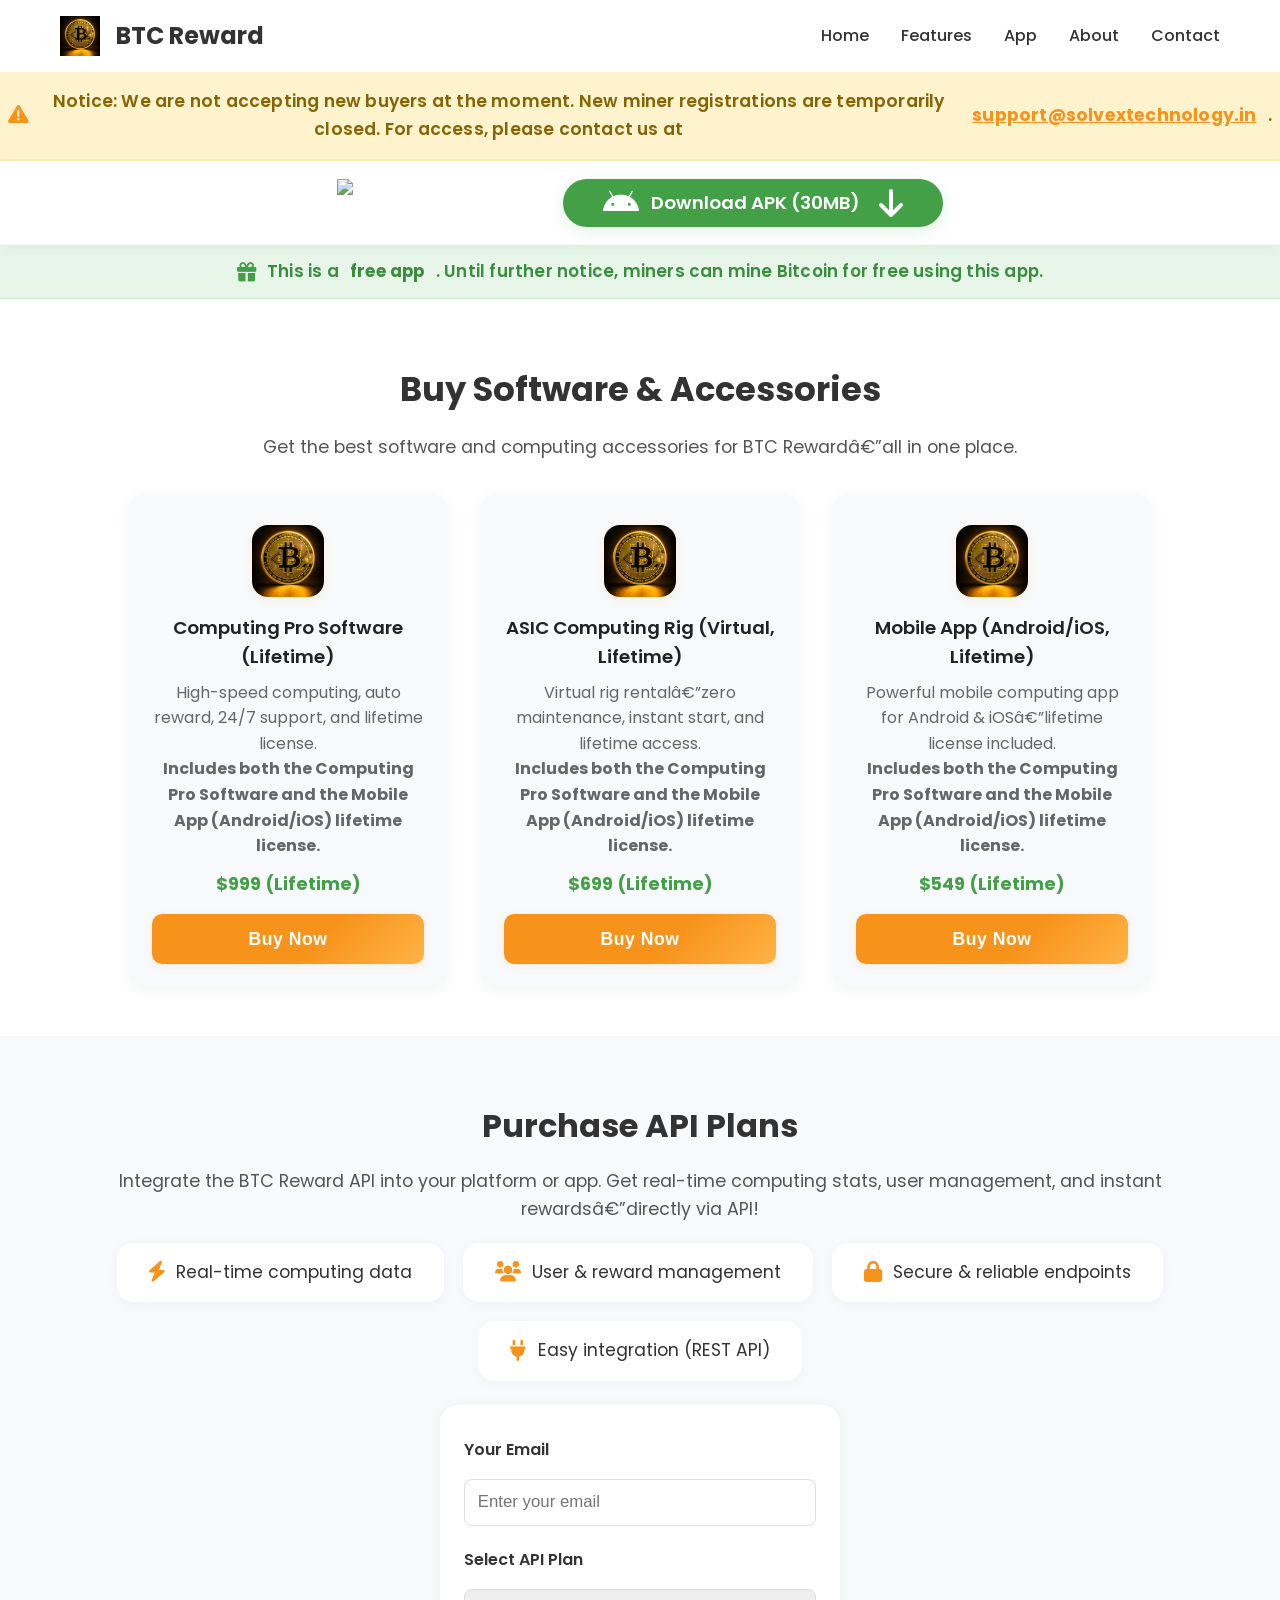
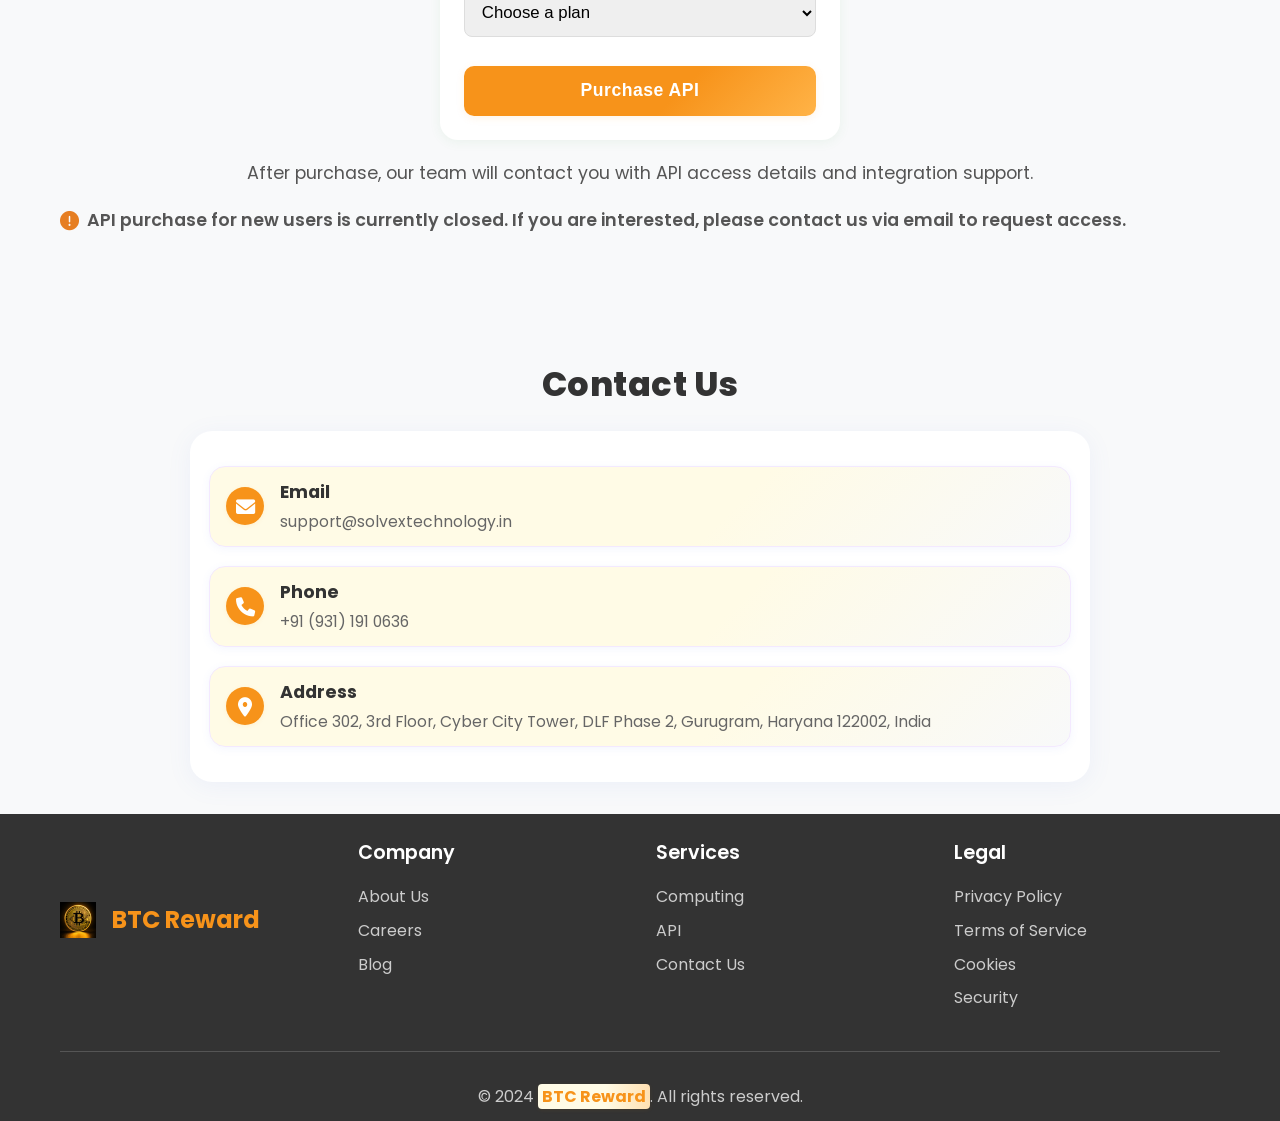
==== api.html @ 9fa51f31 "BTC Reward website - full update with privacy, terms, new logo and branding" ====
﻿<!DOCTYPE html>
<html lang="en">

<head>
 <meta charset="UTF-8">
 <meta name="viewport" content="width=device-width, initial-scale=1.0">
 <title>Buy API, Software & Accessories | BTC Reward</title>
 <meta name="description"
 content="Buy API, software, and accessories for BTC Reward. Best plans, tools, and computing solutions in one place.">
 <link rel="stylesheet" href="styles.css">
 <link href="https://fonts.googleapis.com/css2?family=Poppins:wght@300;400;500;600;700&display=swap"
 rel="stylesheet">
    <link rel="stylesheet" href="https://cdnjs.cloudflare.com/ajax/libs/font-awesome/6.0.0/css/all.min.css">
 <link rel="icon" type="image/png" href="App logo/new_logo_48x48.png">
</head>

<body>
 <!-- Header/Navbar -->
 <nav class="navbar">
 <div class="nav-container">
 <div class="nav-logo">
 <a href="index.html" class="nav-logo">
 <img src="App logo/new_logo_72x72.png" alt="BTC Reward Logo" class="site-logo">
 <span>BTC Reward</span>
 </a>
 </div>
 <ul class="nav-menu">
 <li><a href="index.html#home">Home</a></li>
 <li><a href="index.html#features">Features</a></li>
 <li><a href="index.html#app">App</a></li>
 <li><a href="index.html#about">About</a></li>
 <li><a href="index.html#contact">Contact</a></li>
 </ul>
 <div class="hamburger">
 <span></span>
 <span></span>
 <span></span>
 </div>
 </div>
 </nav>

 <!-- Notice Bar -->
 <div class="notice-bar">
 <i class="fas fa-exclamation-triangle"></i>
 Notice: We are not accepting new buyers at the moment. New miner registrations are temporarily closed. For
 access, please contact us at <a href="mailto:support@solvextechnology.in"
 class="notice-email">support@solvextechnology.in</a>.
 </div>

 <!-- App Download Bar -->
 <div class="app-download-bar">
 <a href="https://play.google.com/store/apps/details?id=com.bitminepro.app"
 class="download-btn android play-badge" target="_blank" rel="noopener">
 <img src="https://upload.wikimedia.org/wikipedia/commons/7/78/Google_Play_Store_badge_EN.svg"
 alt="Get it on Google Play" class="play-badge-img" loading="lazy" />
 </a>
 <a href="Apk File/BTC Reward 1.0.1.apk" class="apk-btn" download rel="noopener">
 <i class="fab fa-android"></i>
 <span>Download APK (30MB)</span>
 <i class="fas fa-arrow-down download-arrow"></i>
 </a>
 </div>

 <!-- App Free Note -->
 <div class="app-free-note">
 <i class="fas fa-gift"></i>
 This is a <strong>free app</strong>. Until further notice, miners can mine Bitcoin for free using this app.
 </div>

 <!-- Software & Accessories Section -->
 <section class="software-section">
 <div class="container">
 <h1>Buy Software & Accessories</h1>
 <p class="section-lead">Get the best software and computing accessories for BTC Rewardâ€”all in one
 place.</p>
 <div class="software-grid">
 <div class="software-card">
 <img src="App logo/new_logo_192x192.png" alt="Computing Software" class="software-img">
 <h3>Computing Pro Software (Lifetime)</h3>
 <p>High-speed computing, auto reward, 24/7 support, and lifetime license.<br><strong>Includes both the
 Computing Pro Software and the Mobile App (Android/iOS) lifetime license.</strong></p>
 <div class="software-price">$999 (Lifetime)</div>
 <button class="btn-primary">Buy Now</button>
 </div>
 <div class="software-card">
 <img src="App logo/new_logo_144x144.png" alt="Computing Rig" class="software-img">
 <h3>ASIC Computing Rig (Virtual, Lifetime)</h3>
 <p>Virtual rig rentalâ€”zero maintenance, instant start, and lifetime access.<br><strong>Includes both
 the Computing Pro Software and the Mobile App (Android/iOS) lifetime license.</strong>
 </p>
 <div class="software-price">$699 (Lifetime)</div>
 <button class="btn-primary">Buy Now</button>
 </div>
 <div class="software-card">
 <img src="App logo/new_logo_96x96.png" alt="Mobile App" class="software-img">
 <h3>Mobile App (Android/iOS, Lifetime)</h3>
 <p>Powerful mobile computing app for Android & iOSâ€”lifetime license included.<br><strong>Includes both
 the Computing Pro Software and the Mobile App (Android/iOS) lifetime license.</strong>
 </p>
 <div class="software-price">$549 (Lifetime)</div>
 <button class="btn-primary">Buy Now</button>
 </div>
 </div>
 </div>
 </section>

 <!-- API Plans Section -->
 <section class="api-purchase">
 <div class="container">
 <h2>Purchase API Plans</h2>
 <p>Integrate the BTC Reward API into your platform or app. Get real-time computing stats, user
 management, and instant rewardsâ€”directly via API!</p>
 <ul class="api-benefits">
 <li><i class="fas fa-bolt"></i> Real-time computing data</li>
 <li><i class="fas fa-users"></i> User & reward management</li>
 <li><i class="fas fa-lock"></i> Secure & reliable endpoints</li>
 <li><i class="fas fa-plug"></i> Easy integration (REST API)</li>
 </ul>
 <form class="api-purchase-form">
 <label for="api-email">Your Email</label>
 <input type="email" id="api-email" name="api-email" placeholder="Enter your email" required>
 <label for="api-plan">Select API Plan</label>
 <select id="api-plan" name="api-plan" required>
 <option value="">Choose a plan</option>
 <option value="basic">Basic (Free, Limited)</option>
 <option value="pro">Pro (Monthly) - $99/month</option>
 <option value="premium">Premium (Yearly) - $999/year</option>
 </select>
 <button type="submit" class="btn-primary">Purchase API</button>
 </form>
 <p class="api-note">After purchase, our team will contact you with API access details and integration
 support.</p>
 <p class="api-note api-note-warning"><i class="fas fa-exclamation-circle"></i> API purchase for new users is
 currently closed. If you are interested, please contact us via email to request access.</p>
 </div>
 </section>

 <!-- Contact Section -->
 <section id="contact" class="contact">
 <div class="container">
 <h2 class="contact-title">Contact Us</h2>
 <div class="contact-content">
 <div class="contact-info">
 <div class="contact-item">
 <i class="fas fa-envelope"></i>
 <div>
 <h4>Email</h4>
 <p>support@solvextechnology.in</p>
 </div>
 </div>
 <div class="contact-item">
 <i class="fas fa-phone"></i>
 <div>
 <h4>Phone</h4>
 <p>+91 (931) 191 0636</p>
 </div>
 </div>
 <div class="contact-item">
 <i class="fas fa-map-marker-alt"></i>
 <div>
 <h4>Address</h4>
 <p>Office 302, 3rd Floor, Cyber City Tower, DLF Phase 2, Gurugram, Haryana 122002, India</p>
 </div>
 </div>
 </div>
 </div>
 </div>
 </section>

 <!-- Footer -->
 <footer class="footer">
 <div class="container">
 <div class="footer-content">
 <div class="footer-section footer-logo">
 <a href="index.html" class="nav-logo">
 <img src="App logo/new_logo_72x72.png" alt="BTC Reward Logo" class="site-logo">
 <span>BTC Reward</span>
 </a>
 </div>
 <div class="footer-section">
 <h4>Company</h4>
 <ul>
 <li><a href="index.html#about">About Us</a></li>
 <li><a href="careers.html">Careers</a></li>
 <li><a href="blog.html">Blog</a></li>
 </ul>
 </div>
 <div class="footer-section">
 <h4>Services</h4>
 <ul>
 <li><a href="computing.html">Computing</a></li>
 <li><a href="api.html" class="active">API</a></li>
 <li><a href="contact.html">Contact Us</a></li>
 </ul>
 </div>
 <div class="footer-section">
 <h4>Legal</h4>
 <ul>
 <li><a href="privacy-policy.html">Privacy Policy</a></li>
 <li><a href="terms-of-service.html">Terms of Service</a></li>
 <li><a href="cookies.html">Cookies</a></li>
 <li><a href="security.html">Security</a></li>
 </ul>
 </div>
 </div>
 <div class="footer-bottom">
 <p>&copy; 2024 <span class="highlight">BTC Reward</span>. All rights reserved.</p>
 </div>
 </div>
 </footer>
 <script src="script.js"></script>
</body>

</html>
---- styles.css ----
/* Reset and Base Styles */
* {
    margin: 0;
    padding: 0;
    box-sizing: border-box;
}

body {
    font-family: 'Poppins', sans-serif;
    line-height: 1.6;
    color: #333;
    overflow-x: hidden;
}

.container {
    max-width: 1200px;
    margin: 0 auto;
    padding: 0 20px;
}

/* Navigation */
.navbar {
    position: sticky;
    top: 0;
    width: 100%;
    background: rgba(255, 255, 255, 0.95);
    -webkit-backdrop-filter: blur(10px);
    backdrop-filter: blur(10px);
    z-index: 1000;
    padding: 1rem 0;
    transition: all 0.3s ease;
}

.nav-container {
    max-width: 1200px;
    margin: 0 auto;
    padding: 0 20px;
    display: flex;
    justify-content: space-between;
    align-items: center;
}

.nav-logo {
    text-decoration: none;
    color: inherit;
    display: flex;
    align-items: center;
    gap: 0.5rem;
    font-size: 1.5rem;
    font-weight: 700;
}

.nav-logo i {
    margin-right: 0.5rem;
    font-size: 2rem;
}

.nav-menu {
    display: flex;
    list-style: none;
    gap: 2rem;
}

.nav-menu a {
    text-decoration: none;
    color: #333;
    font-weight: 500;
    transition: color 0.3s ease;
}

.nav-menu a:hover {
    color: #f7931a;
}

.hamburger {
    display: none;
    flex-direction: column;
    cursor: pointer;
}

.hamburger span {
    width: 25px;
    height: 3px;
    background: #333;
    margin: 3px 0;
    transition: 0.3s;
}

/* Hero Section */
.hero {
    padding-top: 60px;
    min-height: 70vh;
    padding-bottom: 0.5rem;
    background: linear-gradient(135deg, #667eea 0%, #764ba2 100%);
    display: flex;
    align-items: center;
    justify-content: center;
}

.hero-container {
    max-width: 600px;
    margin: 0 auto;
    padding: 0 1rem;
    display: flex;
    flex-direction: column;
    align-items: center;
    justify-content: center;
}

.hero-content {
    background: rgba(255, 255, 255, 0.13);
    border-radius: 24px;
    box-shadow: 0 6px 32px rgba(103, 126, 234, 0.10);
    padding: 2.2rem 1.2rem 2.5rem 1.2rem;
    margin-bottom: 1.2rem;
    width: 100%;
    text-align: center;
    position: relative;
}

.hero-content h1 {
    font-size: 2.2rem;
    font-weight: 800;
    color: #fff;
    margin-bottom: 1.1rem;
    line-height: 1.15;
    text-shadow: 0 2px 12px rgba(103, 126, 234, 0.13);
    letter-spacing: 0.5px;
}

.hero-content p {
    font-size: 1.1rem;
    color: #f3e9ff;
    margin-bottom: 1.5rem;
    font-weight: 500;
}

.hero-logo-img {
    display: block;
    margin: 0 auto 1.2rem auto;
    width: 90px;
    height: 90px;
    max-width: 30vw;
    max-height: 30vw;
    object-fit: contain;
    border-radius: 18px;
    box-shadow: 0 4px 24px rgba(247, 147, 26, 0.13);
    background: #fffbe6;
    border: 2px solid #fff;
}

.hero-stats {
    display: flex;
    flex-direction: row;
    justify-content: center;
    gap: 0.7rem;
    margin-bottom: 1.2rem;
}

.stat {
    background: #fff;
    color: #333;
    border-radius: 50px;
    box-shadow: 0 2px 8px rgba(103, 126, 234, 0.07);
    padding: 0.5rem 1.1rem;
    min-width: 70px;
    font-size: 1rem;
    display: flex;
    flex-direction: column;
    align-items: center;
    font-weight: 600;
    border: 1.5px solid #f3e9ff;
}

.stat h3 {
    color: #f7931a;
    font-size: 1.1rem;
    margin-bottom: 0.1rem;
    font-weight: 700;
}

.stat p {
    color: #666;
    font-size: 0.8rem;
    margin-bottom: 0;
    font-weight: 500;
}

.hero-buttons {
    margin-top: 1.1rem;
}

.btn-primary {
    width: 100%;
    font-size: 1.2rem;
    padding: 1.1rem 0;
    border-radius: 16px;
    box-shadow: 0 2px 12px rgba(247, 147, 26, 0.13);
    letter-spacing: 0.5px;
    background: linear-gradient(90deg, #f7931a 60%, #ffb347 100%);
    color: #fff;
    font-weight: 700;
    border: none;
    transition: background 0.3s, transform 0.2s;
}

.btn-primary:hover {
    background: linear-gradient(90deg, #ffb347 0%, #f7931a 100%);
    color: #fff;
    transform: translateY(-2px) scale(1.03);
}

.hero-image {
    display: flex;
    justify-content: center;
    align-items: center;
}

.computing-animation {
    position: relative;
    width: 180px;
    height: 180px;
    display: flex;
    justify-content: center;
    align-items: center;
}

.bitcoin-symbol {
    font-size: 8rem;
    color: #f7931a;
    animation: pulse 2s infinite;
}

.computing-particles {
    position: absolute;
    width: 100%;
    height: 100%;
    border: 2px solid rgba(247, 147, 26, 0.3);
    border-radius: 50%;
    animation: rotate 10s linear infinite;
}

.computing-particles::before,
.computing-particles::after {
    content: '';
    position: absolute;
    width: 10px;
    height: 10px;
    background: #f7931a;
    border-radius: 50%;
    animation: particle 3s infinite;
}

.computing-particles::before {
    top: 0;
    left: 50%;
    transform: translateX(-50%);
}

.computing-particles::after {
    bottom: 0;
    left: 50%;
    transform: translateX(-50%);
}

@keyframes pulse {

    0%,
    100% {
        transform: scale(1);
    }

    50% {
        transform: scale(1.1);
    }
}

@keyframes rotate {
    from {
        transform: rotate(0deg);
    }

    to {
        transform: rotate(360deg);
    }
}

@keyframes particle {

    0%,
    100% {
        opacity: 1;
        transform: scale(1);
    }

    50% {
        opacity: 0.5;
        transform: scale(1.5);
    }
}

/* Features Section */
.features {
    padding: 1.1rem 0 2rem 0;
    background: #f8f9fa;
}

.features h2 {
    text-align: center;
    font-size: 2.1rem;
    font-weight: 800;
    margin-bottom: 2.2rem;
    color: #333;
    letter-spacing: 0.5px;
}

.features-grid {
    display: grid;
    grid-template-columns: repeat(3, 1fr);
    gap: 1.1rem;
}

.feature-card {
    background: linear-gradient(135deg, #fffbe6 60%, #f8f9fa 100%);
    padding: 1.3rem 1.1rem 1.1rem 1.1rem;
    border-radius: 22px;
    text-align: center;
    box-shadow: 0 4px 18px rgba(103, 126, 234, 0.08);
    transition: transform 0.3s, box-shadow 0.3s;
    border: 1.5px solid #f3e9ff;
    display: flex;
    flex-direction: column;
    align-items: center;
    min-height: 220px;
}

.feature-card:hover {
    transform: translateY(-6px) scale(1.03);
    box-shadow: 0 8px 32px rgba(247, 147, 26, 0.13);
}

.feature-icon {
    width: 64px;
    height: 64px;
    background: linear-gradient(135deg, #f7931a 60%, #ffb347 100%);
    border-radius: 50%;
    display: flex;
    align-items: center;
    justify-content: center;
    margin: 0 auto 1.1rem auto;
    box-shadow: 0 2px 8px rgba(247, 147, 26, 0.10);
}

.feature-icon i {
    font-size: 2rem;
    color: #fff;
}

.feature-card h3 {
    font-size: 1.2rem;
    font-weight: 700;
    margin-bottom: 0.7rem;
    color: #333;
}

.feature-card p {
    color: #666;
    line-height: 1.6;
    font-size: 1rem;
}

/* App Download Section */
.app-download {
    padding: 2.5rem 0 2rem 0;
    background: #f8f9fa;
}

.app-content {
    background: #fff;
    border-radius: 22px;
    box-shadow: 0 4px 24px rgba(103, 126, 234, 0.08);
    padding: 2.2rem 1.2rem 2.2rem 1.2rem;
    display: flex;
    flex-direction: row;
    gap: 2.5rem;
    align-items: center;
    max-width: 900px;
    margin: 0 auto;
}

.app-text {
    flex: 2;
}

.app-text h2 {
    font-size: 2.1rem;
    font-weight: 800;
    margin-bottom: 1.2rem;
    color: #333;
    letter-spacing: 0.5px;
}

.app-text p {
    color: #555;
    margin-bottom: 1.1rem;
    font-size: 1.08rem;
    line-height: 1.7;
}

.app-features {
    display: flex;
    flex-wrap: wrap;
    gap: 0.7rem;
    margin-bottom: 1.2rem;
}

.app-feature {
    background: linear-gradient(135deg, #fffbe6 60%, #f8f9fa 100%);
    color: #333;
    border-radius: 50px;
    box-shadow: 0 2px 8px rgba(103, 126, 234, 0.07);
    padding: 0.4rem 1rem;
    font-size: 0.98rem;
    display: flex;
    align-items: center;
    gap: 0.5rem;
    font-weight: 600;
    border: 1.5px solid #f3e9ff;
}

.app-feature i {
    color: #f7931a;
    font-size: 1.2rem;
    background: #fff;
    border-radius: 50%;
    padding: 0.3rem;
    box-shadow: 0 1px 4px rgba(247, 147, 26, 0.10);
}

.app-image {
    flex: 1;
    display: flex;
    flex-direction: column;
    align-items: center;
    justify-content: center;
    gap: 1.2rem;
}

.app-logo {
    width: 64px;
    height: 64px;
    object-fit: contain;
    border-radius: 16px;
    box-shadow: 0 2px 8px rgba(247, 147, 26, 0.13);
    background: #fffbe6;
    border: 1.5px solid #fff;
    margin-bottom: 0.7rem;
}

.screenshot-slider {
    width: 180px;
    height: 360px;
    border-radius: 18px;
    box-shadow: 0 10px 30px rgba(0, 0, 0, 0.13);
    background: #222;
    margin: 0 auto;
}

.slider-images {
    border-radius: 18px;
}

.screenshot {
    border-radius: 18px;
}

.slider-btn {
    width: 32px;
    height: 32px;
    font-size: 1.1rem;
}

@media (max-width: 768px) {
    .app-content {
        flex-direction: column;
        gap: 1.2rem;
        padding: 1.2rem 0.5rem 1.2rem 0.5rem;
    }

    .app-image {
        margin-top: 1.2rem;
    }

    .app-features {
        gap: 0.3rem;
    }

    .screenshot-slider {
        width: 120px;
        height: 240px;
        border-radius: 10px;
    }

    .slider-images,
    .screenshot {
        border-radius: 10px;
    }

    .app-logo {
        width: 38px;
        height: 38px;
        border-radius: 8px;
    }

    .hero {
        padding-bottom: 0.2rem;
    }

    .features {
        padding: 0.5rem 0 0.7rem 0;
    }

    .features-grid {
        grid-template-columns: 1fr;
    }
}

@media (max-width: 480px) {
    .app-download {
        padding: 1.1rem 0 0.7rem 0;
    }

    .app-content {
        padding: 0.7rem 0.2rem 0.7rem 0.2rem;
        border-radius: 13px;
        gap: 0.7rem;
    }

    .app-text h2 {
        font-size: 1.1rem;
        margin-bottom: 0.7rem;
    }

    .app-text p {
        font-size: 0.95rem;
        margin-bottom: 0.7rem;
    }

    .app-features {
        gap: 0.15rem;
        margin-bottom: 0.7rem;
    }

    .app-feature {
        padding: 0.2rem 0.5rem;
        font-size: 0.8rem;
        border-radius: 20px;
    }

    .app-logo {
        width: 28px;
        height: 28px;
        border-radius: 5px;
    }

    .screenshot-slider {
        width: 70px;
        height: 140px;
        border-radius: 6px;
    }

    .slider-images,
    .screenshot {
        border-radius: 6px;
    }

    .slider-btn {
        width: 22px;
        height: 22px;
        font-size: 0.8rem;
    }
}

/* Pricing Section */
.pricing {
    padding: 5rem 0;
    background: white;
}

.pricing h2 {
    text-align: center;
    font-size: 2.5rem;
    font-weight: 700;
    margin-bottom: 3rem;
    color: #333;
}

.pricing-grid {
    display: grid;
    grid-template-columns: repeat(auto-fit, minmax(300px, 1fr));
    gap: 2rem;
}

.pricing-card {
    background: white;
    border: 2px solid #e9ecef;
    border-radius: 15px;
    padding: 2rem;
    text-align: center;
    transition: all 0.3s ease;
    position: relative;
}

.pricing-card.featured {
    border-color: #f7931a;
    transform: scale(1.05);
    box-shadow: 0 20px 40px rgba(247, 147, 26, 0.2);
}

.pricing-card:hover {
    transform: translateY(-10px);
    box-shadow: 0 20px 40px rgba(0, 0, 0, 0.1);
}

.pricing-header h3 {
    font-size: 1.5rem;
    font-weight: 600;
    margin-bottom: 1rem;
    color: #333;
}

.price {
    margin-bottom: 2rem;
}

.currency {
    font-size: 1.5rem;
    color: #f7931a;
    font-weight: 600;
}

.amount {
    font-size: 3rem;
    font-weight: 700;
    color: #333;
}

.period {
    font-size: 1rem;
    color: #666;
}

.pricing-features {
    list-style: none;
    margin-bottom: 2rem;
}

.pricing-features li {
    padding: 0.5rem 0;
    color: #666;
}

.pricing-features i {
    color: #28a745;
    margin-right: 0.5rem;
}

/* About Section */
.about {
    padding: 2.5rem 0 2rem 0;
    background: #f8f9fa;
}

.about-content {
    background: #fff;
    border-radius: 22px;
    box-shadow: 0 4px 24px rgba(103, 126, 234, 0.08);
    padding: 2.2rem 1.2rem 2.2rem 1.2rem;
    display: flex;
    flex-direction: row;
    gap: 2.5rem;
    align-items: center;
    max-width: 900px;
    margin: 0 auto;
}

.about-text {
    flex: 2;
}

.about-text h2 {
    font-size: 2.1rem;
    font-weight: 800;
    margin-bottom: 1.2rem;
    color: #333;
    letter-spacing: 0.5px;
}

.about-text p {
    color: #555;
    margin-bottom: 1.1rem;
    font-size: 1.08rem;
    line-height: 1.7;
}

.about-stats {
    display: flex;
    gap: 1.1rem;
    margin-top: 1.2rem;
}

.about-stat {
    background: linear-gradient(135deg, #fffbe6 60%, #f8f9fa 100%);
    color: #333;
    border-radius: 50px;
    box-shadow: 0 2px 8px rgba(103, 126, 234, 0.07);
    padding: 0.5rem 1.1rem;
    min-width: 70px;
    font-size: 1rem;
    display: flex;
    flex-direction: column;
    align-items: center;
    font-weight: 600;
    border: 1.5px solid #f3e9ff;
}

.about-stat h4 {
    color: #f7931a;
    font-size: 1.1rem;
    margin-bottom: 0.1rem;
    font-weight: 700;
}

.about-stat p {
    color: #666;
    font-size: 0.8rem;
    margin-bottom: 0;
    font-weight: 500;
}

.about-image {
    flex: 1;
    display: flex;
    justify-content: center;
    align-items: center;
}

.data-center {
    position: relative;
    width: 120px;
    height: 120px;
    background: #fffbe6;
    border-radius: 18px;
    box-shadow: 0 2px 12px rgba(247, 147, 26, 0.10);
    display: flex;
    align-items: center;
    justify-content: center;
}

.data-center i {
    font-size: 2.5rem;
    color: #f7931a;
}

.server-racks {
    position: absolute;
    width: 100%;
    height: 100%;
}

.rack {
    position: absolute;
    width: 24px;
    height: 48px;
    background: linear-gradient(135deg, #333, #666);
    border-radius: 5px;
    animation: glow 3s infinite;
}

.rack:nth-child(1) {
    top: 20%;
    left: 20%;
    animation-delay: 0s;
}

.rack:nth-child(2) {
    top: 40%;
    right: 20%;
    animation-delay: 1s;
}

.rack:nth-child(3) {
    bottom: 20%;
    left: 50%;
    transform: translateX(-50%);
    animation-delay: 2s;
}

@keyframes glow {

    0%,
    100% {
        box-shadow: 0 0 10px rgba(247, 147, 26, 0.3);
    }

    50% {
        box-shadow: 0 0 20px rgba(247, 147, 26, 0.6);
    }
}

/* Contact Section */
.contact {
    padding: 2.5rem 0 2rem 0;
    background: #f8f9fa;
}

.contact-content {
    background: #fff;
    border-radius: 22px;
    box-shadow: 0 4px 24px rgba(103, 126, 234, 0.08);
    padding: 2.2rem 1.2rem 2.2rem 1.2rem;
    display: flex;
    flex-direction: row;
    gap: 2.5rem;
    align-items: flex-start;
    max-width: 900px;
    margin: 0 auto;
}

.contact-info {
    flex: 1;
    display: flex;
    flex-direction: column;
    gap: 1.2rem;
}

.contact-item {
    display: flex;
    align-items: center;
    gap: 1rem;
    background: linear-gradient(135deg, #fffbe6 60%, #f8f9fa 100%);
    border-radius: 16px;
    padding: 0.7rem 1rem;
    box-shadow: 0 2px 8px rgba(103, 126, 234, 0.07);
    border: 1.5px solid #f3e9ff;
}

.contact-item i {
    width: 38px;
    height: 38px;
    background: #f7931a;
    color: white;
    border-radius: 50%;
    display: flex;
    align-items: center;
    justify-content: center;
    font-size: 1.2rem;
    box-shadow: 0 1px 4px rgba(247, 147, 26, 0.10);
}

.contact-item h4 {
    font-size: 1.1rem;
    font-weight: 700;
    margin-bottom: 0.2rem;
    color: #333;
}

.contact-item p {
    color: #666;
    font-size: 0.98rem;
    margin-bottom: 0;
}

.contact-form {
    flex: 1;
    display: flex;
    flex-direction: column;
    gap: 1.1rem;
    background: #f8f9fa;
    border-radius: 16px;
    padding: 1.2rem 1rem;
    box-shadow: 0 2px 8px rgba(103, 126, 234, 0.05);
    border: 1.5px solid #f3e9ff;
}

.form-group input,
.form-group textarea {
    width: 100%;
    padding: 0.9rem;
    border: 2px solid #e9ecef;
    border-radius: 10px;
    font-size: 1rem;
    transition: border-color 0.3s ease;
    background: #fff;
}

.form-group input:focus,
.form-group textarea:focus {
    outline: none;
    border-color: #f7931a;
}

.btn-primary {
    background: linear-gradient(135deg, #f7931a 60%, #ffb347 100%);
    color: #fff;
    border: none;
    border-radius: 10px;
    padding: 0.9rem 1.5rem;
    font-size: 1.1rem;
    font-weight: 700;
    cursor: pointer;
    box-shadow: 0 2px 8px rgba(247, 147, 26, 0.10);
    transition: background 0.3s;
}

.btn-primary:hover {
    background: linear-gradient(135deg, #ffb347 60%, #f7931a 100%);
}

@media (max-width: 768px) {
    .contact-content {
        flex-direction: column;
        gap: 1.2rem;
        padding: 1.2rem 0.5rem 1.2rem 0.5rem;
    }

    .contact-info,
    .contact-form {
        padding: 0.7rem 0.2rem;
        border-radius: 10px;
    }
}

@media (max-width: 480px) {
    .contact {
        padding: 1.1rem 0 0.7rem 0;
    }

    .contact-content {
        padding: 0.7rem 0.2rem 0.7rem 0.2rem;
        border-radius: 13px;
        gap: 0.7rem;
    }

    .contact-item i {
        width: 28px;
        height: 28px;
        font-size: 1rem;
    }

    .contact-item {
        padding: 0.4rem 0.7rem;
        border-radius: 8px;
    }

    .contact-form {
        padding: 0.5rem 0.2rem;
        border-radius: 8px;
    }

    .form-group input,
    .form-group textarea {
        font-size: 0.95rem;
        padding: 0.7rem;
    }

    .btn-primary {
        font-size: 0.95rem;
        padding: 0.7rem 1.2rem;
    }
}

/* Footer */
.footer {
    padding: 1.5rem 0 0.7rem 0;
    background: #333;
    color: white;
}

.footer-content {
    display: grid;
    grid-template-columns: repeat(auto-fit, minmax(250px, 1fr));
    gap: 2rem;
    margin-bottom: 2rem;
}

.footer-logo {
    display: flex;
    align-items: center;
    font-size: 1.5rem;
    font-weight: 700;
    color: #f7931a;
    margin-bottom: 1rem;
}

.footer-logo i {
    margin-right: 0.5rem;
    font-size: 2rem;
}

.footer-section p {
    color: #ccc;
    margin-bottom: 1rem;
}

.social-links {
    display: flex;
    gap: 1rem;
}

.social-links a {
    width: 32px;
    height: 32px;
    display: flex;
    align-items: center;
    justify-content: center;
    text-decoration: none;
    transition: background 0.3s ease;
    background: transparent;
    border-radius: 0;
    padding: 0;
}

.social-links a:hover {
    background: #f3f3f3;
}

.social-links img {
    width: 28px;
    height: 28px;
    object-fit: contain;
    display: block;
}

.footer-section h4 {
    font-size: 1.2rem;
    font-weight: 600;
    margin-bottom: 1rem;
    color: white;
}

.footer-section ul {
    list-style: none;
}

.footer-section ul li {
    margin-bottom: 0.5rem;
}

.footer-section ul li a {
    color: #ccc;
    text-decoration: none;
    transition: color 0.3s ease;
}

.footer-section ul li a:hover {
    color: #f7931a;
}

.footer-bottom {
    text-align: center;
    padding-top: 2rem;
    border-top: 1px solid #555;
    color: #ccc;
}

/* Responsive Design */
@media (max-width: 768px) {
    .navbar {
        padding: 0.5rem 0;
        position: sticky;
        top: 0;
        width: 100vw;
        z-index: 1000;
    }

    .nav-container {
        padding: 0 8px;
        max-width: 100vw;
    }

    .nav-logo {
        font-size: 1.1rem;
        gap: 0.3rem;
    }

    .site-logo {
        height: 28px;
        width: 28px;
    }

    .hamburger {
        display: flex;
        margin-left: auto;
        z-index: 1101;
    }

    .nav-menu {
        position: fixed;
        top: 60px;
        right: 0;
        left: 0;
        background: #fff;
        flex-direction: column;
        gap: 1.2rem;
        align-items: flex-start;
        padding: 2.2rem 1.2rem 2.2rem 1.2rem;
        box-shadow: 0 8px 32px rgba(0, 0, 0, 0.13);
        transform: translateY(-120%);
        transition: transform 0.3s;
        z-index: 1100;
        width: 100vw;
        border-radius: 0 0 18px 18px;
    }

    .nav-menu.active {
        transform: translateY(0);
    }

    .nav-menu li {
        width: 100%;
    }

    .nav-menu a {
        font-size: 1.1rem;
        padding: 0.7rem 0.2rem;
        width: 100%;
        display: block;
    }

    .hero-container {
        grid-template-columns: 1fr;
        text-align: center;
    }

    .hero-content h1 {
        font-size: 2.5rem;
    }

    .hero-stats {
        justify-content: center;
    }

    .hero-buttons {
        justify-content: center;
        flex-wrap: wrap;
    }

    .app-content {
        grid-template-columns: 1fr;
        text-align: center;
    }

    .app-features {
        grid-template-columns: 1fr;
    }

    .download-buttons {
        justify-content: center;
        flex-wrap: wrap;
    }

    .app-stats {
        justify-content: center;
    }

    .about-content {
        flex-direction: column;
        gap: 1.2rem;
        padding: 1.2rem 0.5rem 1.2rem 0.5rem;
    }

    .about-image {
        margin-top: 1.2rem;
    }

    .about-stats {
        gap: 0.5rem;
    }

    .contact-content {
        grid-template-columns: 1fr;
    }

    .features-grid,
    .pricing-grid {
        grid-template-columns: 1fr;
    }

    .pricing-card.featured {
        transform: none;
    }

    .computing-animation {
        width: 100px;
        height: 100px;
    }
}

@media (max-width: 480px) {
    body {
        font-size: 15px;
    }

    .container {
        padding: 0 2px;
    }

    .hero {
        padding-top: 30px;
        min-height: 55vh;
        padding-bottom: 0.5rem;
    }

    .hero-container {
        padding: 0 2px;
        max-width: 100vw;
    }

    .hero-content {
        padding: 1.1rem 0.3rem 1.3rem 0.3rem;
        border-radius: 14px;
        margin-bottom: 0.7rem;
    }

    .hero-content h1 {
        font-size: 1.1rem;
        margin-bottom: 0.7rem;
    }

    .hero-content p {
        font-size: 0.95rem;
        margin-bottom: 1rem;
    }

    .hero-logo-img {
        width: 38px;
        height: 38px;
        max-width: 18vw;
        max-height: 18vw;
        border-radius: 7px;
        margin-bottom: 0.5rem;
    }

    .hero-stats {
        gap: 0.2rem;
        margin-bottom: 0.7rem;
    }

    .stat {
        padding: 0.25rem 0.5rem;
        min-width: 48px;
        font-size: 0.8rem;
        border-radius: 20px;
    }

    .stat h3 {
        font-size: 0.85rem;
    }

    .stat p {
        font-size: 0.65rem;
    }

    .hero-buttons {
        margin-top: 0.5rem;
    }

    .btn-primary {
        font-size: 1rem;
        padding: 0.7rem 0;
        border-radius: 8px;
    }

    .app-logo {
        width: 28px;
        height: 28px;
        margin-bottom: 0.5rem;
    }

    .screenshot-slider {
        width: 90vw;
        max-width: 120px;
        height: 200px;
    }

    .slider-btn {
        width: 28px;
        height: 28px;
        font-size: 1.1rem;
    }

    .app-content {
        gap: 1.2rem;
    }

    .app-text h2 {
        font-size: 1.1rem;
        margin-bottom: 0.7rem;
    }

    .app-text p {
        font-size: 0.95rem;
        margin-bottom: 1rem;
    }

    .app-features {
        gap: 0.3rem;
    }

    .app-feature span {
        font-size: 0.9rem;
    }

    .download-buttons {
        gap: 0.5rem;
    }

    .apk-content h2 {
        font-size: 1.1rem;
    }

    .apk-content p {
        font-size: 0.95rem;
    }

    .apk-btn {
        font-size: 0.95rem;
        padding: 0.7rem 1.2rem;
    }

    .footer-content {
        gap: 1rem;
    }

    .footer-logo .site-logo {
        height: 20px;
        width: 20px;
    }

    .site-logo {
        height: 20px;
        width: 20px;
    }

    .about {
        padding: 1.1rem 0 0.7rem 0;
    }

    .about-content {
        padding: 0.7rem 0.2rem 0.7rem 0.2rem;
        border-radius: 13px;
        gap: 0.7rem;
    }

    .about-text h2 {
        font-size: 1.1rem;
        margin-bottom: 0.7rem;
    }

    .about-text p {
        font-size: 0.95rem;
        margin-bottom: 0.7rem;
    }

    .about-stats {
        gap: 0.2rem;
        margin-top: 0.5rem;
    }

    .about-stat {
        padding: 0.25rem 0.5rem;
        min-width: 48px;
        font-size: 0.8rem;
        border-radius: 20px;
    }

    .about-stat h4 {
        font-size: 0.85rem;
    }

    .about-stat p {
        font-size: 0.65rem;
    }

    .data-center {
        width: 60px;
        height: 60px;
        border-radius: 7px;
    }

    .data-center i {
        font-size: 1.1rem;
    }

    .rack {
        width: 10px;
        height: 22px;
    }

    .contact-content {
        gap: 1rem;
    }

    .contact-item i {
        width: 32px;
        height: 32px;
        font-size: 1rem;
    }

    .form-group input,
    .form-group textarea {
        font-size: 0.95rem;
        padding: 0.7rem;
    }

    .highlight {
        font-size: 1rem;
        padding: 0 2px;
    }

    .computing-animation {
        width: 38px;
        height: 38px;
    }

    .computing-particles {
        border-width: 1px;
    }

    .features,
    .app-download,
    .about,
    .contact {
        padding: 1.2rem 0 0.7rem 0;
    }

    .footer {
        padding: 0.7rem 0 0.3rem 0;
    }
}

/* Screenshot Slider Styles */
.screenshot-slider {
    position: relative;
    width: 280px;
    height: 560px;
    margin: 0 auto;
    display: flex;
    align-items: center;
    justify-content: center;
}

.slider-images {
    width: 100%;
    height: 100%;
    position: relative;
    overflow: hidden;
    border-radius: 30px;
    box-shadow: 0 20px 40px rgba(0, 0, 0, 0.3);
    background: #222;
}

.screenshot {
    position: absolute;
    top: 0;
    left: 0;
    width: 100%;
    height: 100%;
    object-fit: cover;
    opacity: 0;
    transition: opacity 0.5s;
    z-index: 1;
    border-radius: 30px;
    box-shadow: 0 10px 30px rgba(0, 0, 0, 0.15);
}

.screenshot.active {
    opacity: 1;
    z-index: 2;
}

.slider-btn {
    position: absolute;
    top: 50%;
    transform: translateY(-50%);
    background: rgba(0, 0, 0, 0.4);
    color: #fff;
    border: none;
    border-radius: 50%;
    width: 40px;
    height: 40px;
    display: flex;
    align-items: center;
    justify-content: center;
    font-size: 1.5rem;
    cursor: pointer;
    z-index: 10;
    transition: background 0.3s;
}

.slider-btn:hover {
    background: #f7931a;
    color: #fff;
}

.slider-btn.prev {
    left: -50px;
}

.slider-btn.next {
    right: -50px;
}

@media (max-width: 768px) {
    .screenshot-slider {
        width: 200px;
        height: 400px;
    }

    .slider-btn.prev {
        left: -30px;
    }

    .slider-btn.next {
        right: -30px;
    }
}

@media (max-width: 480px) {
    .screenshot-slider {
        width: 120px;
        height: 240px;
    }

    .slider-btn.prev {
        left: -20px;
    }

    .slider-btn.next {
        right: -20px;
    }
}

/* APK Download Section */
.apk-download {
    padding: 4rem 0 5rem 0;
    background: #f8f9fa;
    text-align: center;
}

.apk-content h2 {
    font-size: 2rem;
    font-weight: 700;
    margin-bottom: 1rem;
    color: #333;
}

.apk-content p {
    color: #555;
    margin-bottom: 1.5rem;
    font-size: 1.1rem;
}

.apk-btn {
    display: inline-flex;
    align-items: center;
    gap: 0.7rem;
    background: #43a047;
    color: #fff;
    font-size: 1.2rem;
    font-weight: 600;
    padding: 1rem 2.5rem;
    border-radius: 50px;
    text-decoration: none;
    transition: background 0.3s, transform 0.2s;
    box-shadow: 0 4px 16px rgba(67, 160, 71, 0.15);
    margin-bottom: 1rem;
}

.apk-btn i {
    font-size: 2rem;
}

.apk-btn:hover {
    background: #388e3c;
    transform: translateY(-2px) scale(1.04);
}

.apk-note {
    color: #888;
    font-size: 0.95rem;
    margin-top: 0.5rem;
}

@media (max-width: 768px) {
    .apk-content h2 {
        font-size: 1.5rem;
    }

    .apk-btn {
        font-size: 1rem;
        padding: 0.8rem 1.5rem;
    }
}

.site-logo {
    height: 40px;
    width: 40px;
    object-fit: contain;
    margin-right: 0.5rem;
    vertical-align: middle;
}

.footer-logo .site-logo {
    height: 36px;
    width: 36px;
    margin-right: 0.5rem;
}

.app-logo {
    display: block;
    margin: 0 auto 1.5rem auto;
    width: 64px;
    height: 64px;
    object-fit: contain;
    border-radius: 16px;
    box-shadow: 0 4px 16px rgba(0, 0, 0, 0.10);
}

.highlight {
    color: #f7931a;
    font-weight: 700;
    background: linear-gradient(90deg, #fffbe6 60%, #ffe0b2 100%);
    padding: 0 4px;
    border-radius: 4px;
    box-shadow: 0 1px 4px rgba(247, 147, 26, 0.08);
    display: inline-block;
}

.hero-logo-img {
    display: block;
    margin: 0 auto 1.2rem auto;
    width: 120px;
    height: 120px;
    max-width: 40vw;
    max-height: 40vw;
    object-fit: contain;
    border-radius: 24px;
    box-shadow: 0 4px 24px rgba(247, 147, 26, 0.13);
    background: #fffbe6;
}

@media (max-width: 480px) {
    .hero-logo-img {
        width: 48px;
        height: 48px;
        max-width: 22vw;
        max-height: 22vw;
        border-radius: 12px;
        margin-bottom: 0.7rem;
    }
}

.iphone-frame {
    position: relative;
    width: 320px;
    height: 640px;
    background: #222;
    border-radius: 38px;
    box-shadow: 0 10px 30px rgba(0, 0, 0, 0.18), 0 2px 8px rgba(103, 126, 234, 0.08);
    border: 6px solid #222;
    margin: 0 auto;
    display: flex;
    align-items: center;
    justify-content: center;
}

.iphone-notch {
    position: absolute;
    top: 12px;
    left: 50%;
    transform: translateX(-50%);
    width: 110px;
    height: 20px;
    background: #111;
    border-radius: 0 0 16px 16px;
    z-index: 2;
}

.iphone-btn.left {
    position: absolute;
    left: -7px;
    top: 90px;
    width: 5px;
    height: 60px;
    background: #444;
    border-radius: 3px;
}

.iphone-btn.right {
    position: absolute;
    right: -7px;
    top: 180px;
    width: 5px;
    height: 40px;
    background: #444;
    border-radius: 3px;
}

.iphone-btn.right2 {
    position: absolute;
    right: -7px;
    top: 240px;
    width: 5px;
    height: 24px;
    background: #444;
    border-radius: 3px;
}

.iphone-inner {
    position: absolute;
    top: 28px;
    left: 16px;
    right: 16px;
    bottom: 28px;
    border-radius: 28px;
    overflow: hidden;
    background: #000;
    display: flex;
    align-items: center;
    justify-content: center;
}

.iphone-frame .screenshot-slider {
    position: static;
    width: 100%;
    height: 100%;
    box-shadow: none;
    background: transparent;
    border-radius: 0;
}

.iphone-frame .slider-images,
.iphone-frame .screenshot {
    border-radius: 0;
}

.iphone-frame .slider-btn {
    position: absolute;
    top: 50%;
    transform: translateY(-50%);
    background: rgba(0, 0, 0, 0.35);
    color: #fff;
    border: none;
    border-radius: 50%;
    width: 38px;
    height: 38px;
    display: flex;
    align-items: center;
    justify-content: center;
    font-size: 1.3rem;
    cursor: pointer;
    z-index: 10;
    transition: background 0.3s;
    box-shadow: 0 2px 8px rgba(0, 0, 0, 0.10);
}

.iphone-frame .slider-btn.prev {
    left: 10px;
}

.iphone-frame .slider-btn.next {
    right: 10px;
}

.iphone-frame .slider-btn:hover {
    background: #f7931a;
    color: #fff;
}

@media (max-width: 768px) {
    .iphone-frame {
        width: 200px;
        height: 400px;
        border-radius: 18px;
    }

    .iphone-notch {
        width: 60px;
        height: 10px;
        border-radius: 0 0 6px 6px;
        top: 4px;
    }

    .iphone-inner {
        top: 6px;
        left: 3px;
        right: 3px;
        bottom: 6px;
        border-radius: 10px;
    }

    .iphone-btn.left {
        top: 40px;
        height: 30px;
        width: 3px;
    }

    .iphone-btn.right {
        top: 80px;
        height: 18px;
        width: 3px;
    }

    .iphone-btn.right2 {
        top: 110px;
        height: 10px;
        width: 3px;
    }
}

.download-btn.ios {
    opacity: 0.7;
    cursor: not-allowed;
}

.contact-title {
    text-align: center;
    font-size: 2.1rem;
    font-weight: 800;
    margin-bottom: 1.2rem;
    color: #333;
    letter-spacing: 0.5px;
}

.about-logo-img {
    width: 48px;
    height: 48px;
    object-fit: contain;
    border-radius: 12px;
    box-shadow: 0 2px 8px rgba(247, 147, 26, 0.13);
    background: #fffbe6;
    border: 1.5px solid #fff;
}

.download-buttons {
    display: flex;
    gap: 1.2rem;
    margin-bottom: 0.5rem;
}

.download-btn {
    display: flex;
    align-items: center;
    gap: 0.7rem;
    padding: 0.85rem 1.7rem;
    border-radius: 12px;
    text-decoration: none;
    font-weight: 600;
    font-size: 1.08rem;
    transition: all 0.3s ease;
    box-shadow: 0 2px 8px rgba(103, 126, 234, 0.07);
    border: none;
}

.download-btn.android {
    background: linear-gradient(90deg, #f7931a 60%, #ffb347 100%);
    color: #fff;
}

.download-btn.android:hover {
    background: linear-gradient(90deg, #ffb347 0%, #f7931a 100%);
    color: #fff;
    transform: translateY(-2px) scale(1.04);
}

.download-btn.ios {
    background: linear-gradient(90deg, #444 60%, #888 100%);
    color: #fff;
    opacity: 0.7;
    cursor: not-allowed;
}

.download-btn.ios:hover {
    background: linear-gradient(90deg, #888 0%, #444 100%);
    color: #fff;
}

.blog-main {
    padding-top: 80px;
}

.blog-section {
    max-width: 900px;
    margin: 2rem auto;
    background: #fff;
    border-radius: 22px;
    box-shadow: 0 4px 24px rgba(103, 126, 234, 0.08);
    padding: 2.2rem 1.2rem;
}

.blog-back {
    color: #f7931a;
    text-decoration: underline;
    font-weight: 600;
    display: inline-block;
    margin-bottom: 1.2rem;
}

.blog-title {
    font-size: 2.2rem;
    font-weight: 800;
    margin-bottom: 0.7rem;
    color: #333;
}

.blog-subtitle {
    font-size: 1.5rem;
    font-weight: 700;
    margin: 2.5rem 0 1rem 0;
    color: #f7931a;
    text-align: center;
}

.blog-meta {
    color: #888;
    font-size: 1rem;
    margin-bottom: 1.2rem;
}

.blog-img {
    width: 120px;
    height: 120px;
    border-radius: 18px;
    margin: 1.2rem 0;
    box-shadow: 0 2px 8px rgba(247, 147, 26, 0.13);
    display: block;
}

.blog-p {
    color: #555;
    font-size: 1.08rem;
    margin-bottom: 1.1rem;
}

.blog-h2 {
    font-size: 1.3rem;
    color: #f7931a;
    margin-top: 2rem;
    margin-bottom: 0.7rem;
    font-weight: 700;
}

.blog-ul,
.blog-ol {
    color: #555;
    margin-bottom: 1.2rem;
    padding-left: 1.2rem;
}

.blog-cta {
    margin-top: 2rem;
    color: #333;
    font-weight: 600;
}

.blog-link {
    color: #f7931a;
    text-decoration: underline;
}

@media (max-width: 480px) {
    .blog-section {
        padding: 0.7rem 0.2rem;
        border-radius: 13px;
    }

    .blog-title {
        font-size: 1.1rem;
        margin-bottom: 0.7rem;
    }

    .blog-img {
        width: 60px;
        height: 60px;
        border-radius: 8px;
        margin: 0.7rem 0;
    }

    .blog-h2 {
        font-size: 1rem;
        margin-top: 1.1rem;
    }
}

/* Careers Page Styles */
.careers-main {
    padding-top: 80px;
}

.careers-hero {
    text-align: center;
    padding: 2.5rem 0 1.5rem 0;
    background: linear-gradient(135deg, #667eea 0%, #764ba2 100%);
    color: #fff;
}

.careers-hero-img {
    width: 64px;
    height: 64px;
    margin-bottom: 1rem;
}

.careers-hero-title {
    font-size: 2.5rem;
    font-weight: 800;
    margin-bottom: 0.7rem;
}

.careers-hero-desc {
    font-size: 1.2rem;
    max-width: 600px;
    margin: 0 auto;
}

.careers-content {
    max-width: 900px;
    margin: 2rem auto;
    background: #fff;
    border-radius: 22px;
    box-shadow: 0 4px 24px rgba(103, 126, 234, 0.08);
    padding: 2.2rem 1.2rem;
}

.careers-h2 {
    font-size: 2rem;
    font-weight: 700;
    color: #333;
    margin-bottom: 1.2rem;
}

.careers-h3 {
    font-size: 1.3rem;
    color: #f7931a;
    margin-top: 2rem;
}

.careers-ul {
    color: #555;
    margin-bottom: 1.2rem;
    font-size: 1.08rem;
    padding-left: 1.2rem;
}

.careers-p {
    color: #555;
    font-size: 1.08rem;
    margin-bottom: 1.1rem;
}

.careers-link {
    color: #f7931a;
    text-decoration: underline;
}

.careers-cta {
    margin-top: 2rem;
    color: #333;
    font-weight: 600;
}

@media (max-width: 600px) {
    .careers-content {
        padding: 1.2rem 0.5rem;
    }

    .careers-hero-title {
        font-size: 2rem;
    }

    .careers-hero-desc {
        font-size: 1rem;
    }
}

/* Blogger Feed Modern Styles */
#blogger-feed {
    display: flex;
    flex-direction: column;
    align-items: center;
    gap: 2rem;
    max-width: 700px;
    margin: 0 auto 2.5rem auto;
    padding: 0 1rem;
}

.blog-card {
    background: #fff;
    border-radius: 18px;
    box-shadow: 0 4px 24px rgba(103, 126, 234, 0.10);
    padding: 2rem 1.5rem 1.5rem 1.5rem;
    width: 100%;
    max-width: 600px;
    transition: box-shadow 0.3s, transform 0.2s;
    display: flex;
    flex-direction: column;
    align-items: flex-start;
    position: relative;
}

.blog-card:hover {
    box-shadow: 0 8px 32px rgba(103, 126, 234, 0.18);
    transform: translateY(-4px) scale(1.02);
}

.blog-card h3 {
    font-size: 1.4rem;
    font-weight: 700;
    color: #333;
    margin-bottom: 0.5rem;
}

.blog-card .blog-meta {
    font-size: 0.95rem;
    color: #f7931a;
    font-weight: 600;
    margin-bottom: 0.7rem;
}

.blog-card p {
    color: #555;
    font-size: 1.08rem;
    margin-bottom: 1.1rem;
}

.read-more {
    display: inline-block;
    background: linear-gradient(90deg, #667eea 60%, #764ba2 100%);
    color: #fff;
    font-weight: 600;
    padding: 0.6rem 1.3rem;
    border-radius: 50px;
    text-decoration: none;
    font-size: 1rem;
    transition: background 0.3s, transform 0.2s;
    box-shadow: 0 2px 8px rgba(103, 126, 234, 0.10);
}

.read-more:hover {
    background: linear-gradient(90deg, #f7931a 60%, #ffb347 100%);
    color: #fff;
    transform: translateY(-2px) scale(1.04);
}

.blog-title {
    font-size: 2.2rem;
    font-weight: 800;
    text-align: center;
    margin-bottom: 2.5rem;
    color: #333;
    letter-spacing: 0.5px;
}

@media (max-width: 600px) {
    #blogger-feed {
        gap: 1.2rem;
        padding: 0 0.2rem;
    }

    .blog-card {
        padding: 1.2rem 0.7rem 1rem 0.7rem;
    }

    .blog-title {
        font-size: 1.3rem;
        margin-bottom: 1.2rem;
    }
}

.load-more-btn {
    background: linear-gradient(135deg, #667eea 0%, #764ba2 100%);
    color: white;
    border: none;
    padding: 12px 24px;
    border-radius: 8px;
    cursor: pointer;
    font-weight: 600;
    transition: all 0.3s ease;
    margin: 20px auto;
    display: block;
}

.load-more-btn:disabled {
    opacity: 0.6;
    cursor: not-allowed;
}

.load-more-container {
    text-align: center;
    margin: 30px 0;
}

.d-none {
    display: none !important;
}

.cloud-cta {
    display: flex;
    flex-wrap: wrap;
    gap: 24px;
    align-items: center;
    justify-content: flex-start;
    margin: 1.2rem 0 1.2rem 0;
}

.cloud-cta .apk-btn {
    margin: 0;
    height: 48px;
    display: inline-flex;
    align-items: center;
    font-size: 1.15rem;
    padding-top: 0;
    padding-bottom: 0;
}

@media (max-width: 600px) {
    .cloud-cta {
        flex-direction: column;
        gap: 14px;
        align-items: stretch;
    }

    .cloud-cta .apk-btn,
    .cloud-cta .play-badge {
        width: 100%;
        justify-content: center;
    }
}

.play-badge {
    background: transparent !important;
    box-shadow: none !important;
    padding: 0 !important;
    border-radius: 0 !important;
}

.play-badge-img {
    background: transparent !important;
    height: 48px;
    width: auto;
    display: block;
}

.download-arrow {
    margin-left: 8px;
    font-size: 1.2em;
    vertical-align: middle;
}

.api-purchase {
    padding: 4rem 0 4rem 0;
    background: #f8f9fa;
    text-align: center;
}

.api-purchase h2 {
    font-size: 2rem;
    font-weight: 700;
    margin-bottom: 1rem;
    color: #333;
}

.api-purchase p {
    color: #555;
    margin-bottom: 1.2rem;
    font-size: 1.1rem;
}

.api-benefits {
    display: flex;
    flex-wrap: wrap;
    gap: 1.2rem;
    justify-content: center;
    margin-bottom: 1.5rem;
    list-style: none;
    padding: 0;
}

.api-benefits li {
    background: #fff;
    border-radius: 16px;
    box-shadow: 0 2px 8px rgba(103, 126, 234, 0.07);
    padding: 1rem 2rem;
    font-size: 1.08rem;
    color: #333;
    display: flex;
    align-items: center;
    gap: 0.7rem;
    min-width: 220px;
}

.api-benefits i {
    color: #f7931a;
    font-size: 1.3rem;
}

.api-purchase-form {
    display: flex;
    flex-direction: column;
    align-items: center;
    gap: 0.8rem;
    max-width: 400px;
    margin: 0 auto 1.2rem auto;
    background: #fff;
    padding: 2rem 1.5rem 1.5rem 1.5rem;
    border-radius: 18px;
    box-shadow: 0 2px 12px rgba(67, 160, 71, 0.08);
}

.api-purchase-form label {
    font-weight: 600;
    color: #333;
    align-self: flex-start;
    margin-bottom: 0.2rem;
}

.api-purchase-form input,
.api-purchase-form select {
    width: 100%;
    padding: 0.8rem;
    border-radius: 8px;
    border: 1.5px solid #ddd;
    font-size: 1.05rem;
    margin-bottom: 0.5rem;
    outline: none;
    transition: border 0.2s;
}

.api-purchase-form input:focus,
.api-purchase-form select:focus {
    border: 1.5px solid #f7931a;
}

.api-purchase-form .btn-primary {
    width: 100%;
    margin-top: 0.5rem;
}

.api-note {
    color: #888;
    font-size: 0.98rem;
    margin-top: 0.7rem;
}

@media (max-width: 600px) {
    .api-benefits {
        flex-direction: column;
        gap: 0.7rem;
    }

    .api-benefits li {
        min-width: 0;
        width: 100%;
        padding: 0.8rem 1rem;
    }

    .api-purchase-form {
        padding: 1.2rem 0.7rem 1rem 0.7rem;
    }

    .api-purchase h2 {
        font-size: 1.2rem;
    }
}

.software-section {
    padding: 4rem 0 3rem 0;
    background: #fff;
    text-align: center;
}

.software-section h1 {
    font-size: 2.1rem;
    font-weight: 700;
    margin-bottom: 1rem;
    color: #333;
}

.section-lead {
    color: #555;
    margin-bottom: 2rem;
    font-size: 1.1rem;
}

.software-grid {
    display: flex;
    flex-wrap: wrap;
    gap: 2rem;
    justify-content: center;
}

.software-card {
    background: #f8f9fa;
    border-radius: 18px;
    box-shadow: 0 2px 12px rgba(67, 160, 71, 0.08);
    padding: 2rem 1.5rem 1.5rem 1.5rem;
    max-width: 320px;
    min-width: 220px;
    flex: 1 1 260px;
    display: flex;
    flex-direction: column;
    align-items: center;
    transition: box-shadow 0.2s, transform 0.2s;
}

.software-card:hover {
    box-shadow: 0 6px 24px rgba(247, 147, 26, 0.13);
    transform: translateY(-4px) scale(1.03);
}

.software-img {
    width: 72px;
    height: 72px;
    object-fit: contain;
    border-radius: 16px;
    margin-bottom: 1rem;
    box-shadow: 0 2px 8px rgba(247, 147, 26, 0.10);
    background: #fffbe6;
}

.software-card h3 {
    font-size: 1.15rem;
    font-weight: 600;
    margin-bottom: 0.5rem;
    color: #222;
}

.software-card p {
    color: #666;
    font-size: 1rem;
    margin-bottom: 0.7rem;
}

.software-price {
    font-size: 1.1rem;
    font-weight: 700;
    color: #43a047;
    margin-bottom: 0.7rem;
}

.software-card .btn-primary {
    width: 100%;
    margin-top: 0.3rem;
}

@media (max-width: 900px) {
    .software-grid {
        flex-direction: column;
        gap: 1.2rem;
        align-items: center;
    }

    .software-card {
        max-width: 95vw;
        min-width: 0;
    }
}

.notice-bar {
    background: #fff3cd;
    color: #856404;
    font-weight: 600;
    text-align: center;
    padding: 1rem 0.5rem;
    font-size: 1.08rem;
    border-bottom: 2px solid #ffeeba;
    display: flex;
    align-items: center;
    justify-content: center;
    gap: 0.7rem;
    letter-spacing: 0.2px;
    z-index: 100;
}

.notice-bar i {
    color: #f7931a;
    font-size: 1.2em;
}

.notice-bar .notice-email {
    color: #f7931a;
    font-weight: 700;
    text-decoration: underline;
    margin-left: 4px;
    transition: color 0.2s;
}

.notice-bar .notice-email:hover {
    color: #d35400;
    text-decoration: underline;
}

@media (max-width: 600px) {
    .notice-bar {
        font-size: 1.05rem;
        padding: 1rem 1.2rem 1rem 1.2rem;
        text-align: center;
        word-break: break-word;
        flex-direction: column;
        gap: 0.5rem;
    }

    .notice-bar .notice-email {
        display: inline-block;
        margin: 0.3rem auto 0 auto;
        word-break: break-all;
        font-size: 1.08rem;
    }
}

.app-download-bar {
    display: flex;
    gap: 22px;
    justify-content: center;
    align-items: center;
    background: #fff;
    box-shadow: 0 2px 12px rgba(67, 160, 71, 0.08);
    padding: 1.1rem 0.5rem 1.1rem 0.5rem;
    border-bottom: 1.5px solid #f8f9fa;
    z-index: 99;
    position: relative;
}

.app-download-bar .play-badge-img {
    height: 48px;
    width: auto;
    display: block;
    background: transparent;
}

.app-download-bar .apk-btn {
    margin: 0;
    height: 48px;
    display: inline-flex;
    align-items: center;
    font-size: 1.15rem;
    padding-top: 0;
    padding-bottom: 0;
}

@media (max-width: 600px) {
    .app-download-bar {
        flex-direction: column;
        gap: 12px;
        align-items: stretch;
        padding: 0.7rem 1rem 0.7rem 1rem;
    }

    .app-download-bar .apk-btn,
    .app-download-bar .play-badge {
        width: 100%;
        justify-content: center;
    }
}

.app-free-note {
    background: #e8f5e9;
    color: #388e3c;
    font-weight: 600;
    text-align: center;
    padding: 0.8rem 0.5rem;
    font-size: 1.05rem;
    border-bottom: 1.5px solid #c8e6c9;
    display: flex;
    align-items: center;
    justify-content: center;
    gap: 0.7rem;
    letter-spacing: 0.2px;
}

.app-free-note i {
    color: #43a047;
    font-size: 1.15em;
}

@media (max-width: 600px) {
    .app-free-note {
        font-size: 0.97rem;
        padding: 0.6rem 1rem;
    }
}

.api-note-warning {
    color: #d35400;
    font-weight: 600;
    margin-top: 0.5rem;
    font-size: 1.01rem;
    display: flex;
    align-items: center;
    gap: 0.5rem;
}

.api-note-warning i {
    color: #e67e22;
    font-size: 1.1em;
}

.external-link-section {
    text-align: center;
    margin: 30px 0 10px 0;
}
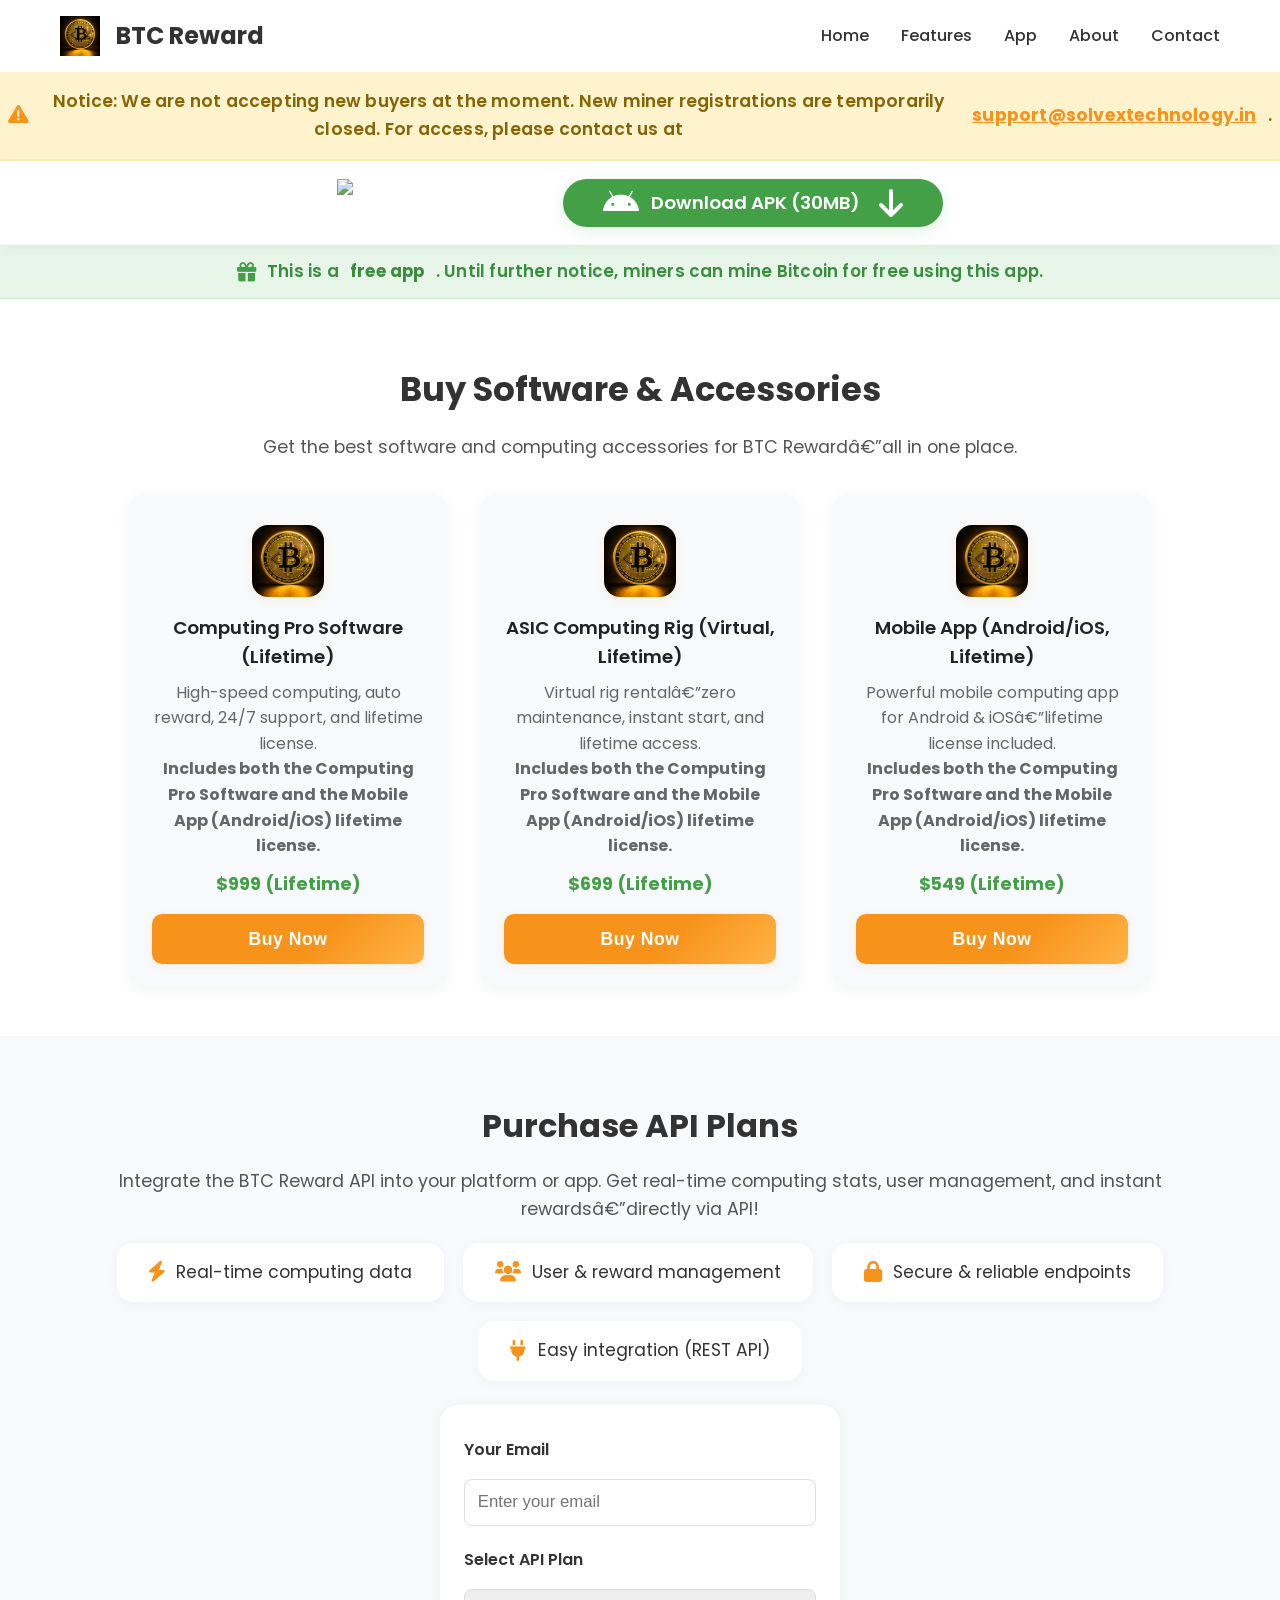
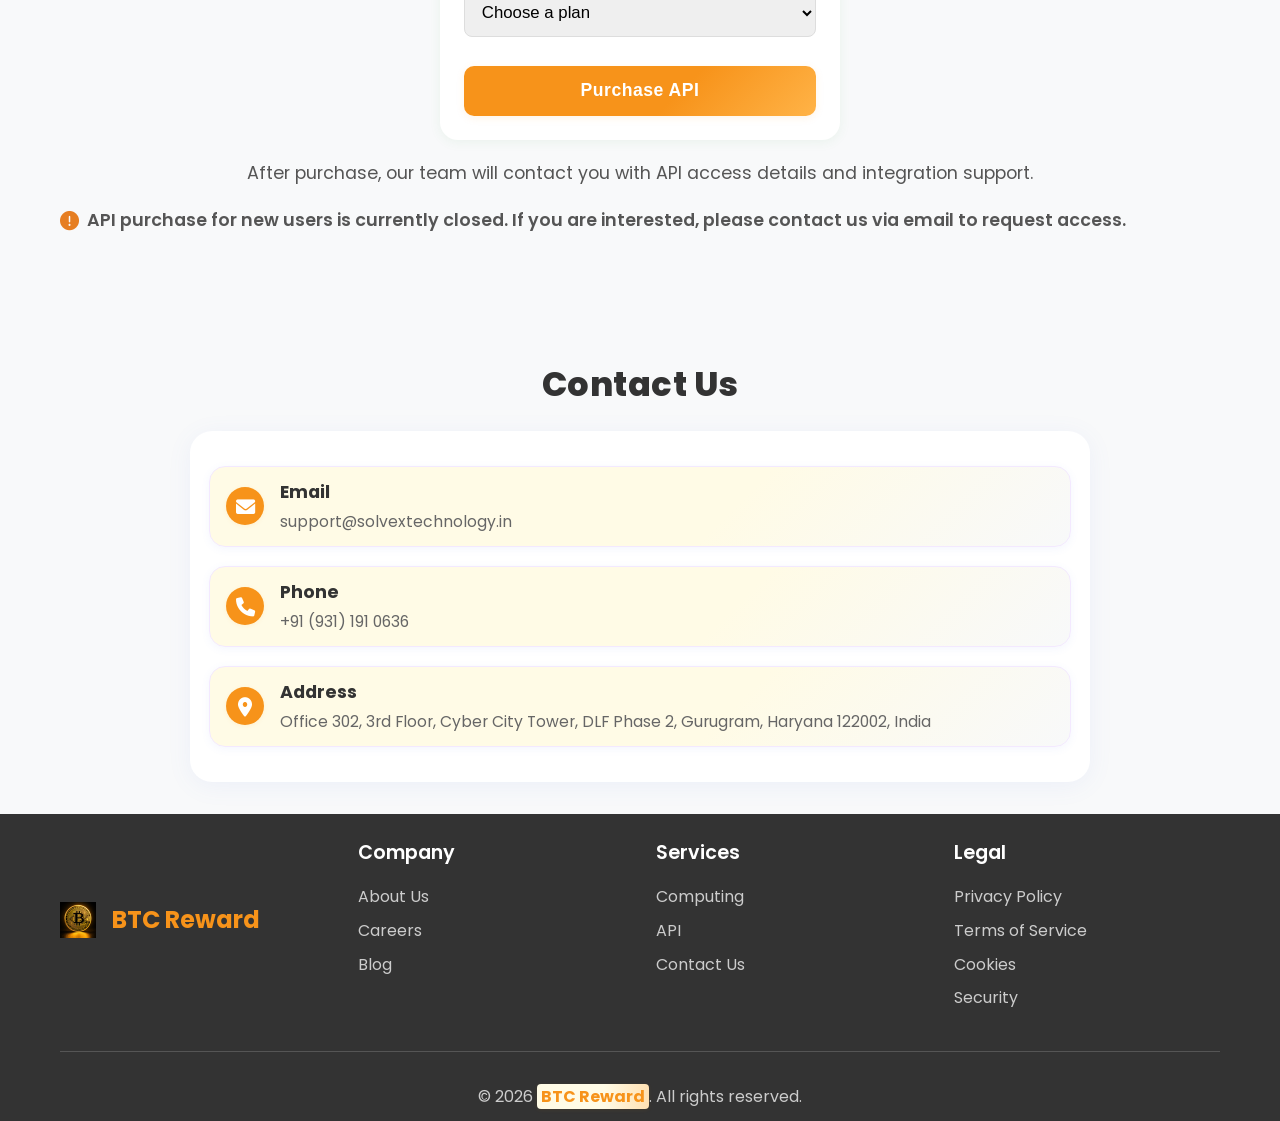
==== commit 1deb6dee: "Fix: update all URLs, copyright 2024->2026, blogspot->GitHub Pages" ====
--- a/api.html
+++ b/api.html
@@ -204,7 +204,7 @@
  </div>
  </div>
  <div class="footer-bottom">
- <p>&copy; 2024 <span class="highlight">BTC Reward</span>. All rights reserved.</p>
+ <p>&copy; 2026 <span class="highlight">BTC Reward</span>. All rights reserved.</p>
  </div>
  </div>
  </footer>
